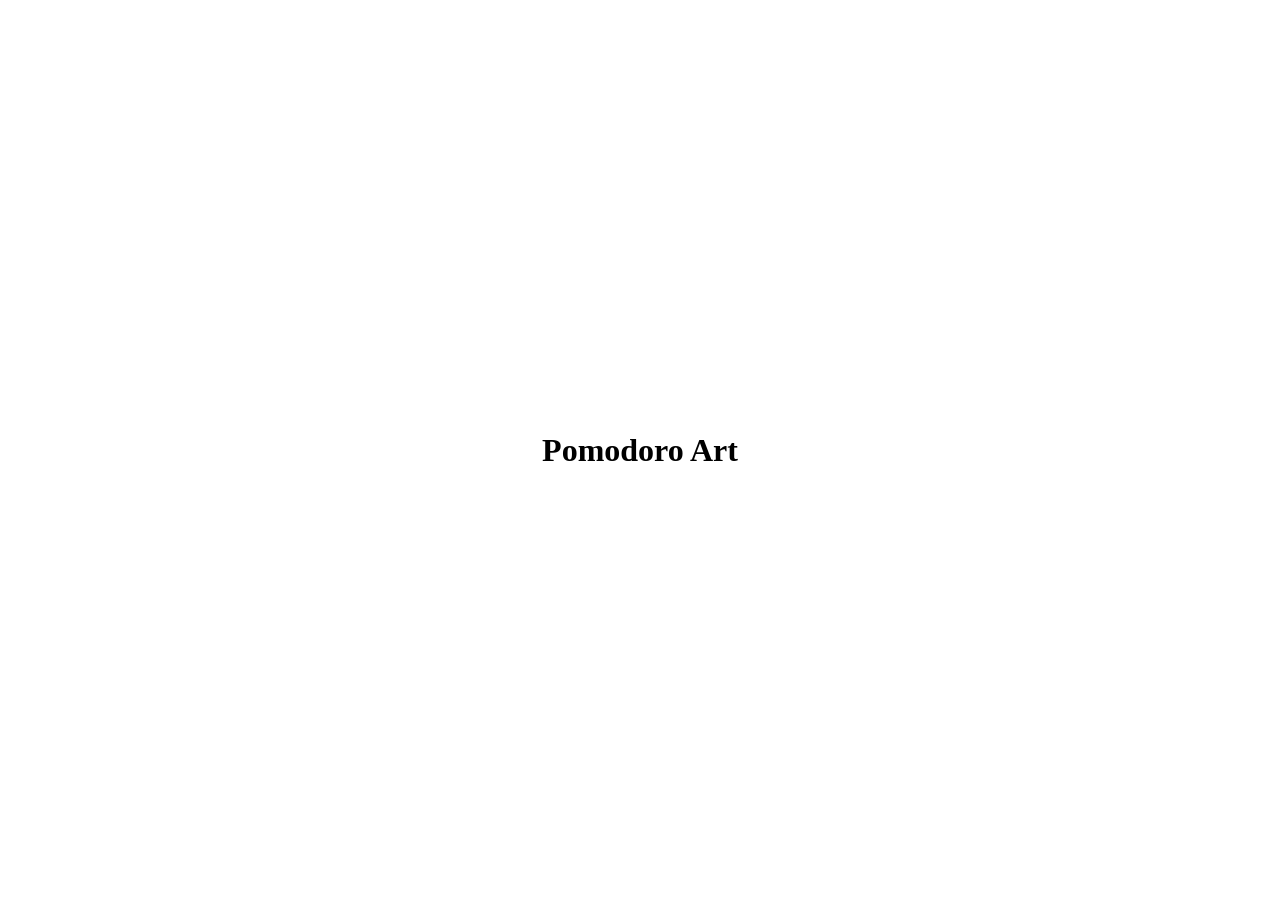
==== index.html @ d369f5da "Add simple page with Pomodoro Art heading Co-Authored-By: Claude Sonnet 5.5 <noreply@anthropic.com> " ====
<!DOCTYPE html>
<html lang="en">
<head>
  <meta charset="UTF-8">
  <meta name="viewport" content="width=device-width, initial-scale=1.0">
  <title>Pomodoro Art</title>
  <link rel="stylesheet" href="style.css">
</head>
<body>
  <h1>Pomodoro Art</h1>
  <script src="script.js"></script>
</body>
</html>
---- style.css ----
body {
  margin: 0;
  min-height: 100vh;
  display: flex;
  align-items: center;
  justify-content: center;
}
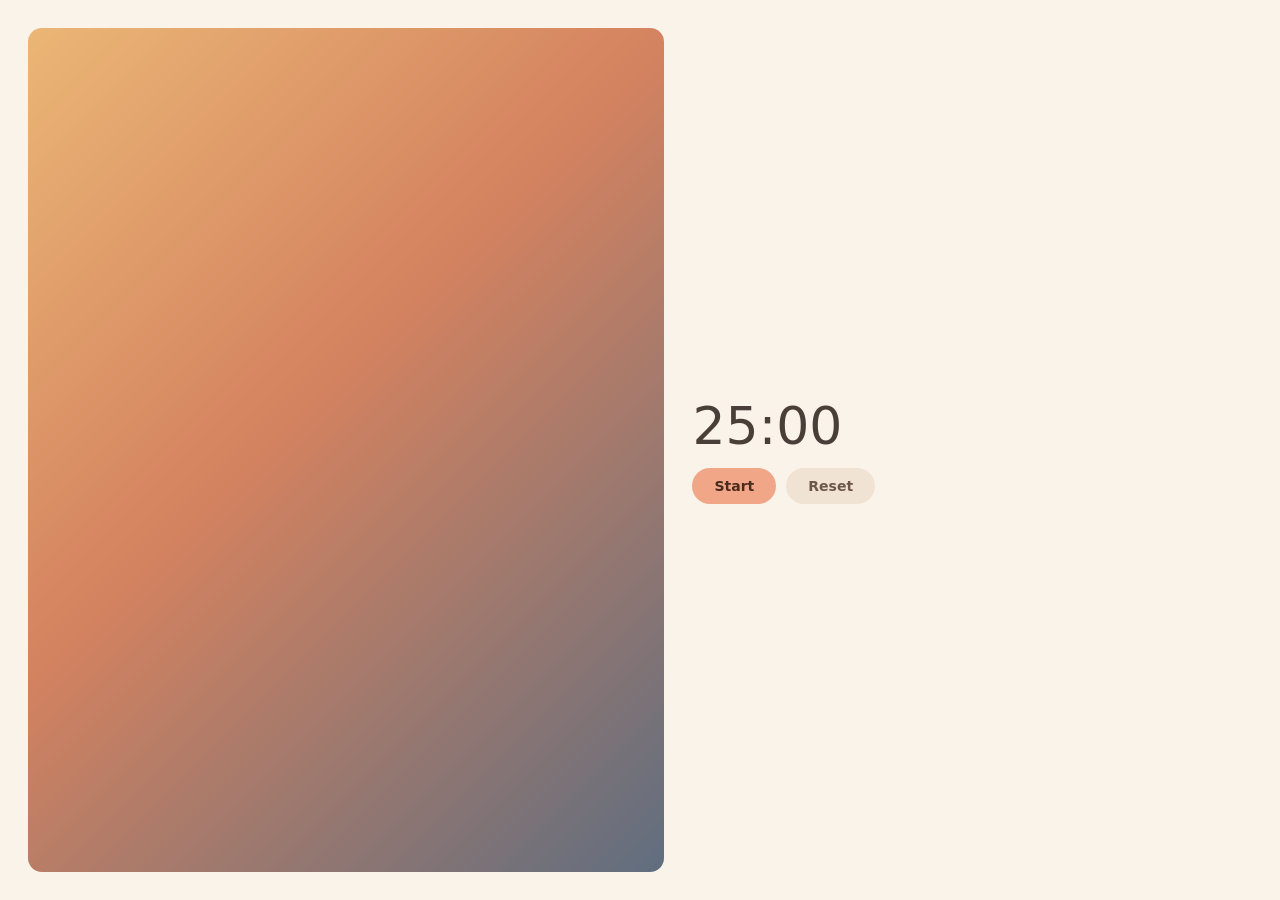
==== commit 9a510a3b: "Build Before starting screen from Side by Side design Co-Authored-By: Claude Sonnet 5.5 <noreply@ant" ====
--- a/index.html
+++ b/index.html
@@ -7,7 +7,16 @@
   <link rel="stylesheet" href="style.css">
 </head>
 <body>
-  <h1>Pomodoro Art</h1>
+  <main class="screen">
+    <div class="art" aria-hidden="true"><i></i></div>
+    <div class="panel">
+      <div class="timer">25:00</div>
+      <div class="btns">
+        <button class="btn main" type="button">Start</button>
+        <button class="btn alt" type="button">Reset</button>
+      </div>
+    </div>
+  </main>
   <script src="script.js"></script>
 </body>
 </html>
--- a/style.css
+++ b/style.css
@@ -1,7 +1,94 @@
+* { box-sizing: border-box; }
+
 body {
   margin: 0;
+  background: #faf3ea;
+  color: #4a3f38;
+  font-family: system-ui, -apple-system, "Segoe UI", Roboto, Arial, sans-serif;
+  font-size: 14px;
+}
+
+.screen {
   min-height: 100vh;
   display: flex;
+  flex-direction: row;
   align-items: center;
   justify-content: center;
+  gap: 28px;
+  padding: 28px;
 }
+
+.art {
+  flex: 0 0 52%;
+  align-self: stretch;
+  overflow: hidden;
+  border-radius: 14px;
+}
+
+.art i {
+  display: block;
+  width: 100%;
+  height: 100%;
+  background: linear-gradient(135deg, #f0c27b 0%, #d4825f 45%, #4b6a85 100%);
+  filter: blur(16px);
+  transform: scale(1.2);
+}
+
+.panel {
+  flex: 1;
+  display: flex;
+  flex-direction: column;
+  justify-content: center;
+  align-items: flex-start;
+  gap: 12px;
+}
+
+.timer {
+  font-size: 52px;
+  font-weight: 300;
+  font-variant-numeric: tabular-nums;
+}
+
+.btns {
+  display: flex;
+  gap: 10px;
+}
+
+.btn {
+  border: 0;
+  border-radius: 999px;
+  padding: 10px 22px;
+  font: inherit;
+  font-weight: 600;
+}
+
+.btn.main { background: #f1a687; color: #4a2c1e; }
+.btn.alt { background: #f0e3d4; color: #6b564a; }
+
+/* Phone-sized screens: painting on top, timer below */
+@media (max-width: 700px) {
+  body { font-size: 13px; }
+
+  .screen {
+    flex-direction: column;
+    justify-content: center;
+    gap: 14px;
+    padding: 18px;
+  }
+
+  .art {
+    flex: none;
+    align-self: auto;
+    width: 100%;
+    height: 250px;
+  }
+
+  .panel {
+    flex: none;
+    width: 100%;
+    align-items: center;
+    text-align: center;
+  }
+
+  .timer { font-size: 56px; }
+}
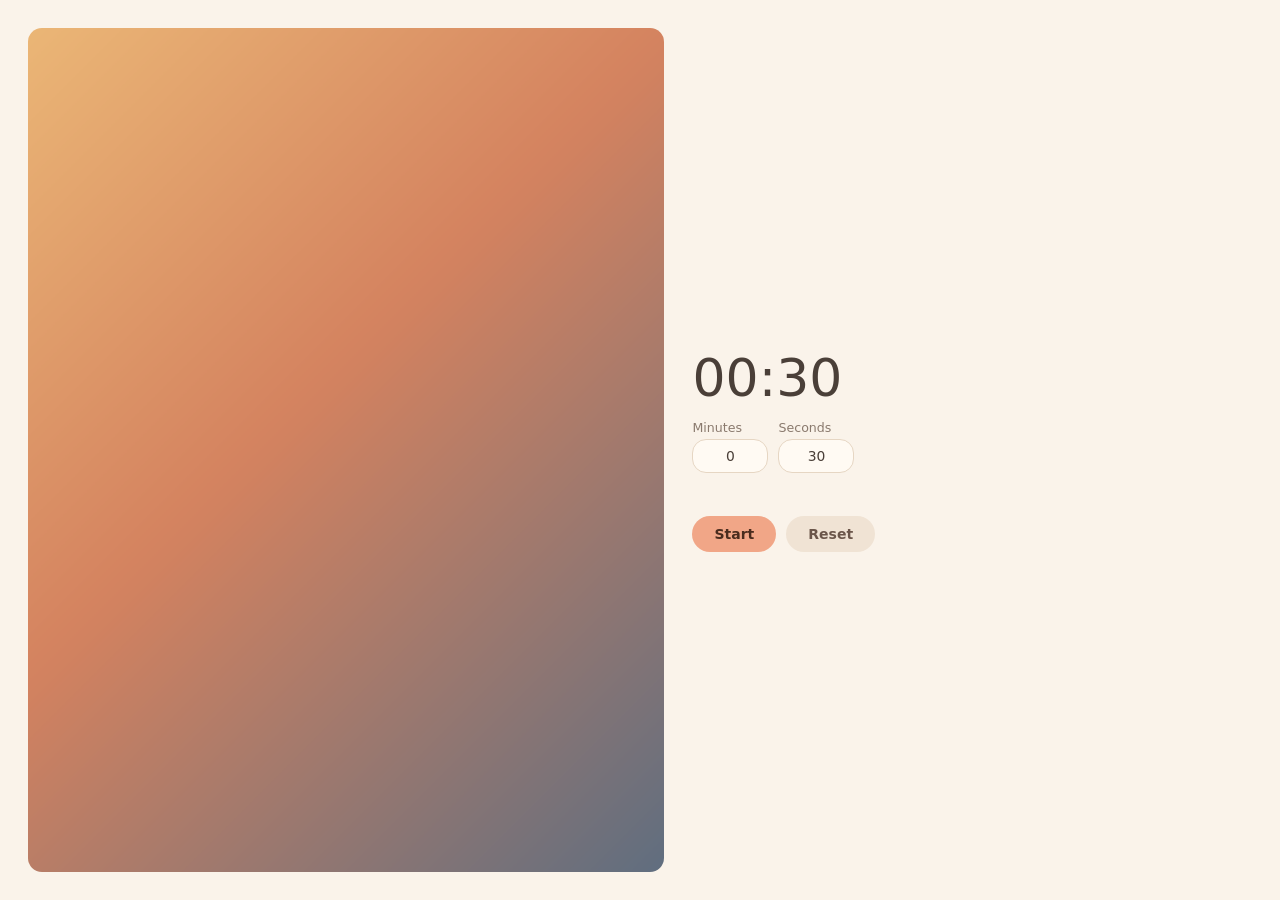
==== commit 04ef64d3: "Let people set the timer length in minutes and seconds Co-Authored-By: Claude Sonnet 5.5 <noreply@an" ====
--- a/index.html
+++ b/index.html
@@ -11,9 +11,14 @@
     <div class="art" aria-hidden="true"><i></i></div>
     <div class="panel">
       <div class="timer">25:00</div>
+      <div class="setter">
+        <label>Minutes <input id="min-input" type="text" inputmode="numeric" autocomplete="off" value="25"></label>
+        <label>Seconds <input id="sec-input" type="text" inputmode="numeric" autocomplete="off" value="00"></label>
+      </div>
+      <p class="msg" id="msg" role="status"></p>
       <div class="btns">
-        <button class="btn main" type="button">Start</button>
-        <button class="btn alt" type="button">Reset</button>
+        <button class="btn main" id="main-btn" type="button">Start</button>
+        <button class="btn alt" id="reset-btn" type="button">Reset</button>
       </div>
     </div>
   </main>
--- a/style.css
+++ b/style.css
@@ -30,8 +30,8 @@
   width: 100%;
   height: 100%;
   background: linear-gradient(135deg, #f0c27b 0%, #d4825f 45%, #4b6a85 100%);
-  filter: blur(16px);
-  transform: scale(1.2);
+  filter: blur(var(--blur, 16px));
+  transform: scale(var(--scale, 1.2));
 }
 
 .panel {
@@ -49,6 +49,40 @@
   font-variant-numeric: tabular-nums;
 }
 
+.setter {
+  display: flex;
+  gap: 10px;
+}
+
+.setter label {
+  display: flex;
+  flex-direction: column;
+  gap: 4px;
+  font-size: .9em;
+  color: #8a7a6e;
+}
+
+.setter input {
+  width: 76px;
+  border: 1.5px solid #e6d6c3;
+  border-radius: 14px;
+  background: #fffaf3;
+  padding: 8px 12px;
+  font: inherit;
+  font-size: 1.1em;
+  color: #4a3f38;
+  text-align: center;
+}
+
+.setter input:focus-visible { outline: 2px solid #f1a687; outline-offset: 1px; }
+.setter input:disabled { background: #f3ece2; color: #b3a79b; }
+
+.msg {
+  margin: 0;
+  min-height: 1.3em;
+  color: #b25f3d;
+}
+
 .btns {
   display: flex;
   gap: 10px;
@@ -64,6 +98,19 @@
 
 .btn.main { background: #f1a687; color: #4a2c1e; }
 .btn.alt { background: #f0e3d4; color: #6b564a; }
+
+.label {
+  display: flex;
+  flex-direction: column;
+  gap: 2px;
+  font-size: .95em;
+}
+
+.label strong { font-size: 1.15em; }
+.label span { color: #8a7a6e; }
+.label a { color: #b25f3d; margin-top: 2px; }
+
+.screen.done .timer { font-size: 36px; }
 
 /* Phone-sized screens: painting on top, timer below */
 @media (max-width: 700px) {
@@ -91,4 +138,8 @@
   }
 
   .timer { font-size: 56px; }
+
+  .screen.done .art { height: 190px; }
+  .screen.done .panel { gap: 8px; }
+  .screen.done .timer { font-size: 40px; }
 }
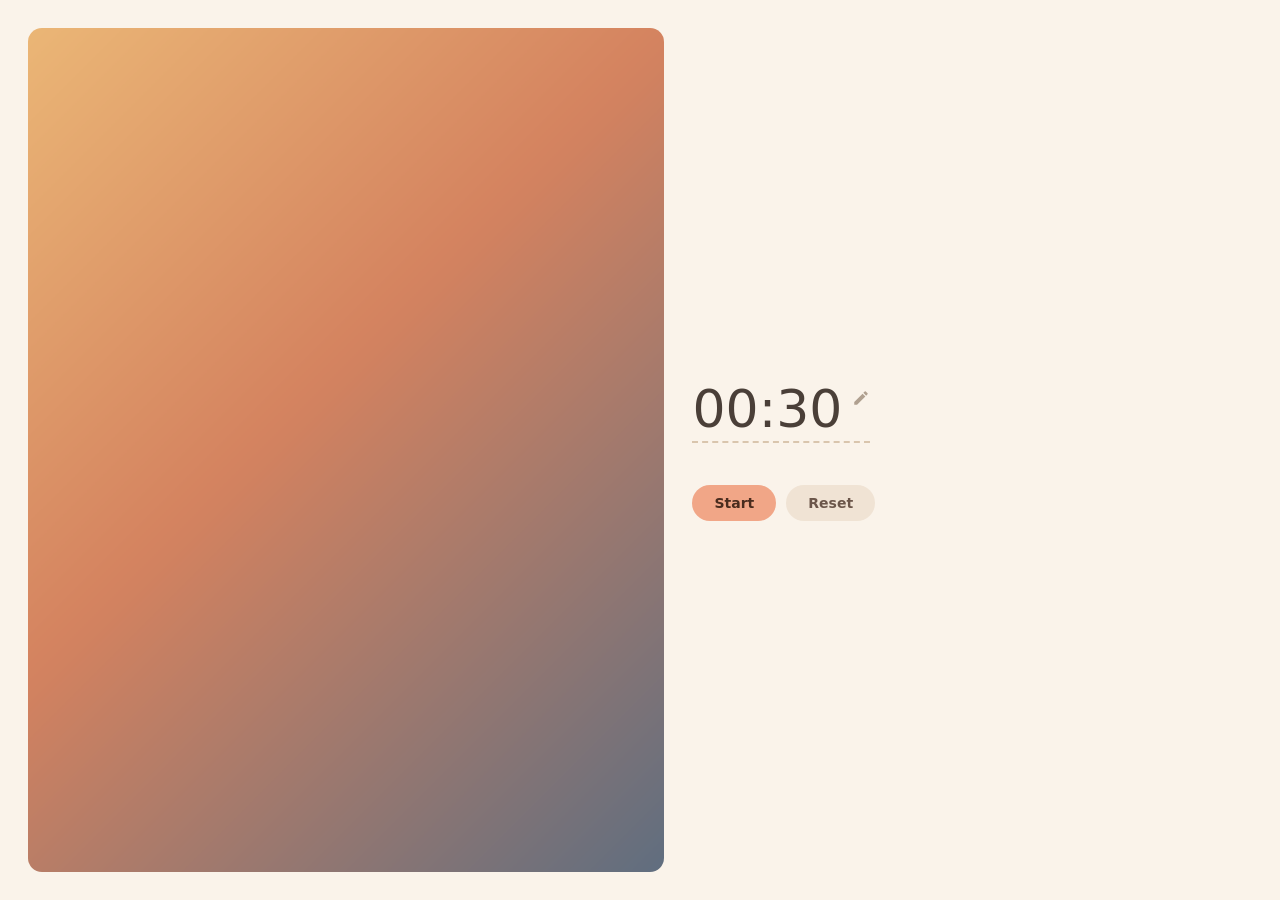
==== commit c803cc0a: "Replace minutes and seconds boxes with a tiny edit icon on the timer Co-Authored-By: Claude Sonnet 5" ====
--- a/index.html
+++ b/index.html
@@ -10,11 +10,11 @@
   <main class="screen">
     <div class="art" aria-hidden="true"><i></i></div>
     <div class="panel">
-      <div class="timer">25:00</div>
-      <div class="setter">
-        <label>Minutes <input id="min-input" type="text" inputmode="numeric" autocomplete="off" value="25"></label>
-        <label>Seconds <input id="sec-input" type="text" inputmode="numeric" autocomplete="off" value="00"></label>
-      </div>
+      <button class="timer-btn" id="timer-btn" type="button" aria-label="Edit timer length">
+        <span class="timer">25:00</span>
+        <svg class="pencil" viewBox="0 0 24 24" width="18" height="18" aria-hidden="true"><path d="M3 17.25V21h3.75L17.81 9.94l-3.75-3.75L3 17.25zM20.71 7.04a1 1 0 0 0 0-1.41l-2.34-2.34a1 1 0 0 0-1.41 0l-1.83 1.83 3.75 3.75 1.83-1.83z" fill="currentColor"/></svg>
+      </button>
+      <input class="timer-input" id="timer-input" type="text" inputmode="numeric" autocomplete="off" aria-label="Timer length, like 10:00" hidden>
       <p class="msg" id="msg" role="status"></p>
       <div class="btns">
         <button class="btn main" id="main-btn" type="button">Start</button>
--- a/style.css
+++ b/style.css
@@ -49,33 +49,39 @@
   font-variant-numeric: tabular-nums;
 }
 
-.setter {
-  display: flex;
+.timer-btn {
+  display: inline-flex;
+  align-items: flex-start;
   gap: 10px;
+  padding: 0 0 2px;
+  border: 0;
+  border-bottom: 2px dashed #d9c5ad;
+  background: none;
+  color: inherit;
+  font: inherit;
+  cursor: pointer;
 }
 
-.setter label {
-  display: flex;
-  flex-direction: column;
-  gap: 4px;
-  font-size: .9em;
-  color: #8a7a6e;
+.timer-btn[hidden] { display: none; }
+.timer-btn .pencil { margin-top: 10px; color: #b0a090; }
+.timer-btn:focus-visible { outline: 2px solid #f1a687; outline-offset: 4px; }
+.timer-btn:disabled { border-bottom-color: transparent; cursor: default; }
+.timer-btn:disabled .pencil { visibility: hidden; }
+
+.timer-input {
+  width: 6.4ch;
+  border: 2px dashed #f1a687;
+  border-radius: 14px;
+  background: #fffaf3;
+  padding: 0 8px;
+  font: inherit;
+  font-size: 52px;
+  font-weight: 300;
+  font-variant-numeric: tabular-nums;
+  color: #4a3f38;
 }
 
-.setter input {
-  width: 76px;
-  border: 1.5px solid #e6d6c3;
-  border-radius: 14px;
-  background: #fffaf3;
-  padding: 8px 12px;
-  font: inherit;
-  font-size: 1.1em;
-  color: #4a3f38;
-  text-align: center;
-}
-
-.setter input:focus-visible { outline: 2px solid #f1a687; outline-offset: 1px; }
-.setter input:disabled { background: #f3ece2; color: #b3a79b; }
+.timer-input:focus-visible { outline: none; }
 
 .msg {
   margin: 0;
@@ -138,6 +144,7 @@
   }
 
   .timer { font-size: 56px; }
+  .timer-input { font-size: 56px; text-align: center; }
 
   .screen.done .art { height: 190px; }
   .screen.done .panel { gap: 8px; }
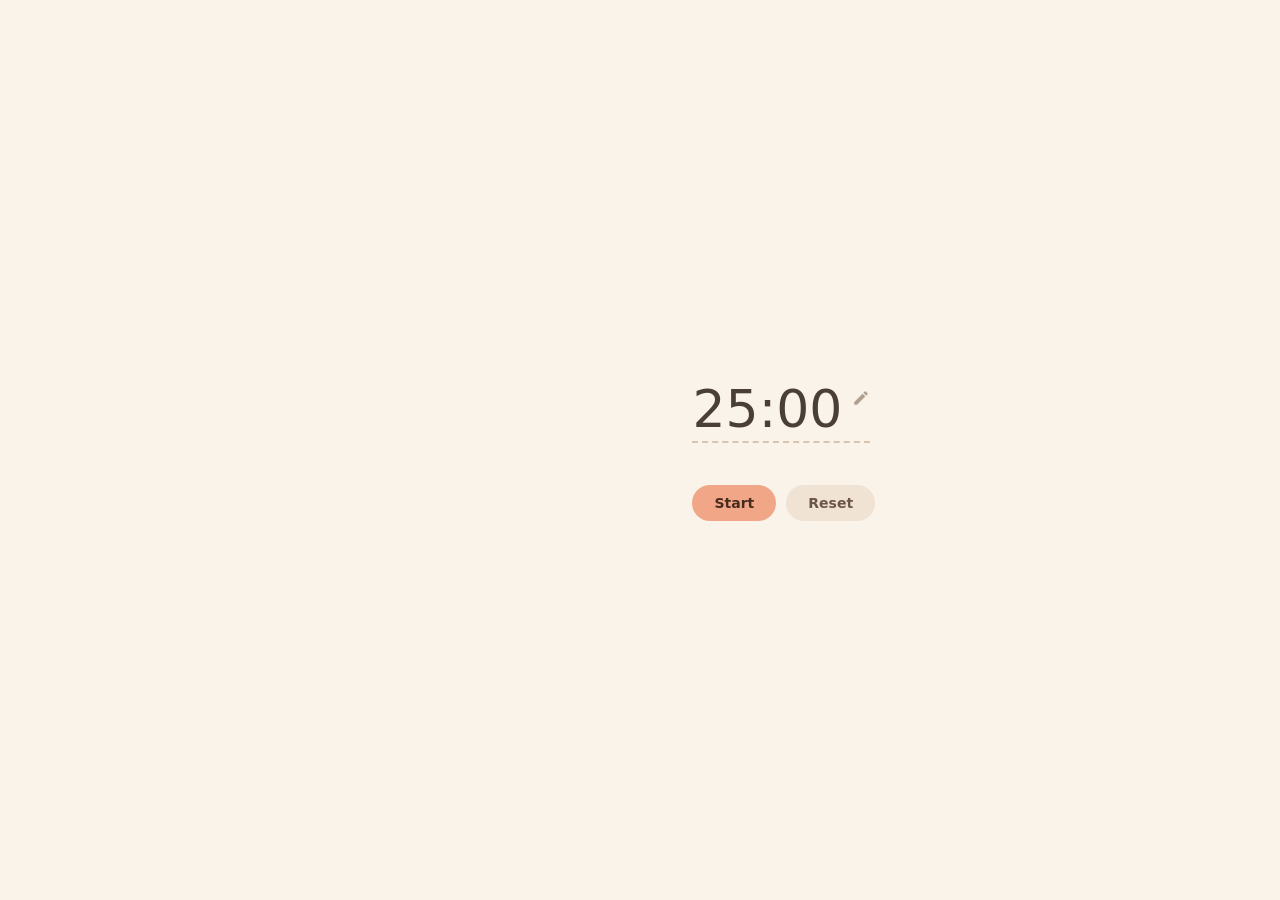
==== commit 8f455237: "Show a real Met painting and its real details at 00:00 Co-Authored-By: Claude Sonnet 5.5 <noreply@an" ====
--- a/index.html
+++ b/index.html
@@ -8,7 +8,7 @@
 </head>
 <body>
   <main class="screen">
-    <div class="art" aria-hidden="true"><i></i></div>
+    <div class="art" aria-hidden="true"><img id="art-img" alt="" hidden></div>
     <div class="panel">
       <button class="timer-btn" id="timer-btn" type="button" aria-label="Edit timer length">
         <span class="timer">25:00</span>
--- a/style.css
+++ b/style.css
@@ -9,7 +9,8 @@
 }
 
 .screen {
-  min-height: 100vh;
+  height: 100vh;
+  height: 100dvh;
   display: flex;
   flex-direction: row;
   align-items: center;
@@ -21,17 +22,17 @@
 .art {
   flex: 0 0 52%;
   align-self: stretch;
+  min-height: 0;
+  display: flex;
+  align-items: center;
+  justify-content: center;
   overflow: hidden;
-  border-radius: 14px;
 }
 
-.art i {
-  display: block;
+.art img {
   width: 100%;
   height: 100%;
-  background: linear-gradient(135deg, #f0c27b 0%, #d4825f 45%, #4b6a85 100%);
-  filter: blur(var(--blur, 16px));
-  transform: scale(var(--scale, 1.2));
+  object-fit: contain;
 }
 
 .panel {
@@ -112,6 +113,7 @@
   font-size: .95em;
 }
 
+.label { overflow-wrap: anywhere; }
 .label strong { font-size: 1.15em; }
 .label span { color: #8a7a6e; }
 .label a { color: #b25f3d; margin-top: 2px; }
@@ -123,6 +125,8 @@
   body { font-size: 13px; }
 
   .screen {
+    height: auto;
+    min-height: 100vh;
     flex-direction: column;
     justify-content: center;
     gap: 14px;
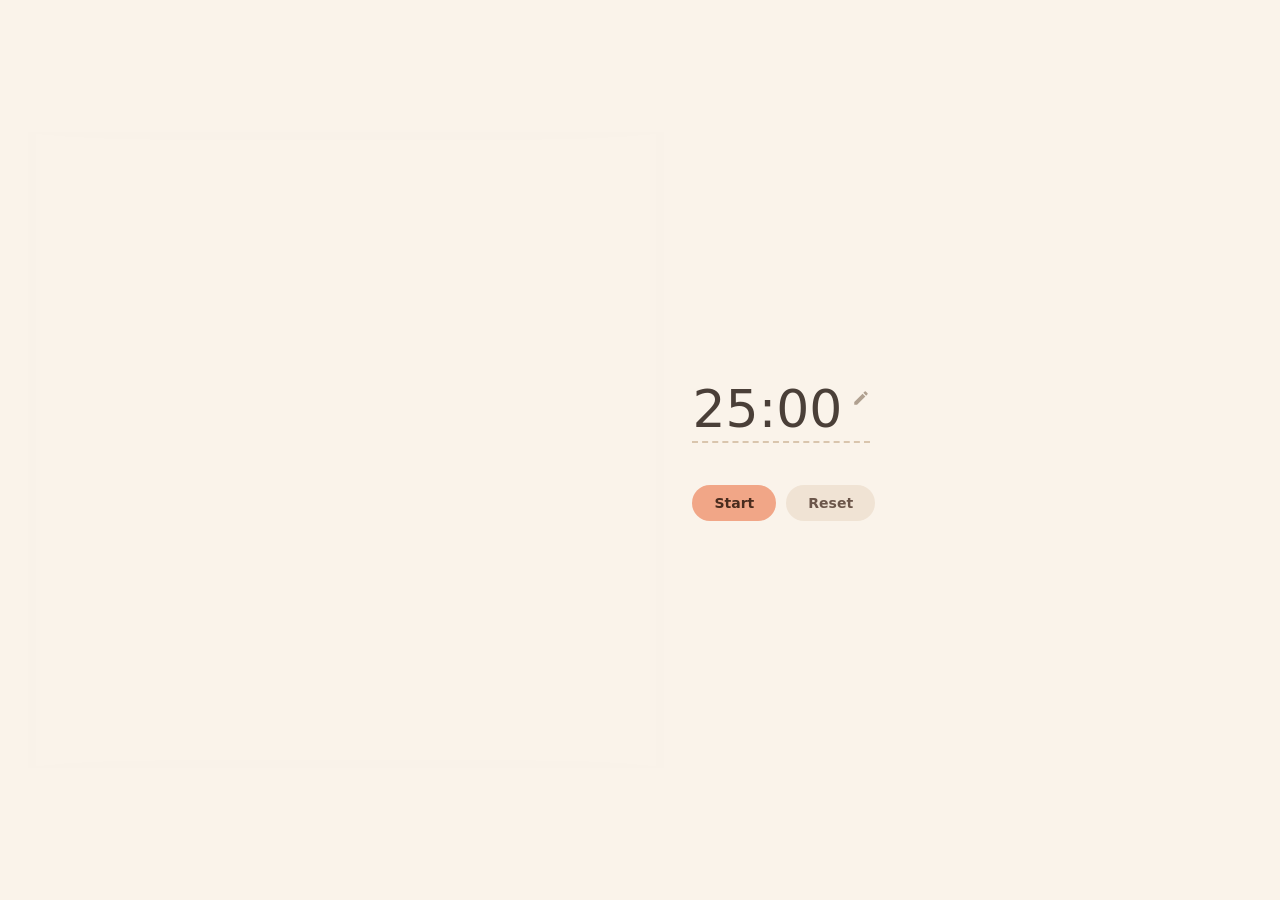
==== commit c5e7058f: "Blur the painting at the start and sharpen it as the timer counts down Co-Authored-By: Claude Sonnet" ====
--- a/index.html
+++ b/index.html
@@ -8,7 +8,7 @@
 </head>
 <body>
   <main class="screen">
-    <div class="art" aria-hidden="true"><img id="art-img" alt="" hidden></div>
+    <div class="art" aria-hidden="true"><div class="frame"><img id="art-img" alt="" hidden></div></div>
     <div class="panel">
       <button class="timer-btn" id="timer-btn" type="button" aria-label="Edit timer length">
         <span class="timer">25:00</span>
--- a/style.css
+++ b/style.css
@@ -23,16 +23,29 @@
   flex: 0 0 52%;
   align-self: stretch;
   min-height: 0;
+  container-type: size;
   display: flex;
   align-items: center;
   justify-content: center;
   overflow: hidden;
 }
 
-.art img {
+/* A box the same shape as the painting, as big as fits in the artwork area. The blur is clipped to it. */
+.frame {
+  container-type: size;
+  width: min(100cqw, calc(100cqh * var(--ratio, 1)));
+  height: min(100cqh, calc(100cqw / var(--ratio, 1)));
+  overflow: hidden;
+}
+
+/* --left is the share of time left (1 at the start, 0 at 00:00). Blur and zoom shrink with it. */
+.frame img {
+  display: block;
   width: 100%;
   height: 100%;
   object-fit: contain;
+  filter: blur(calc(var(--left, 1) * 12cqmin));
+  transform: scale(calc(1 + 0.48 * var(--left, 1)));
 }
 
 .panel {
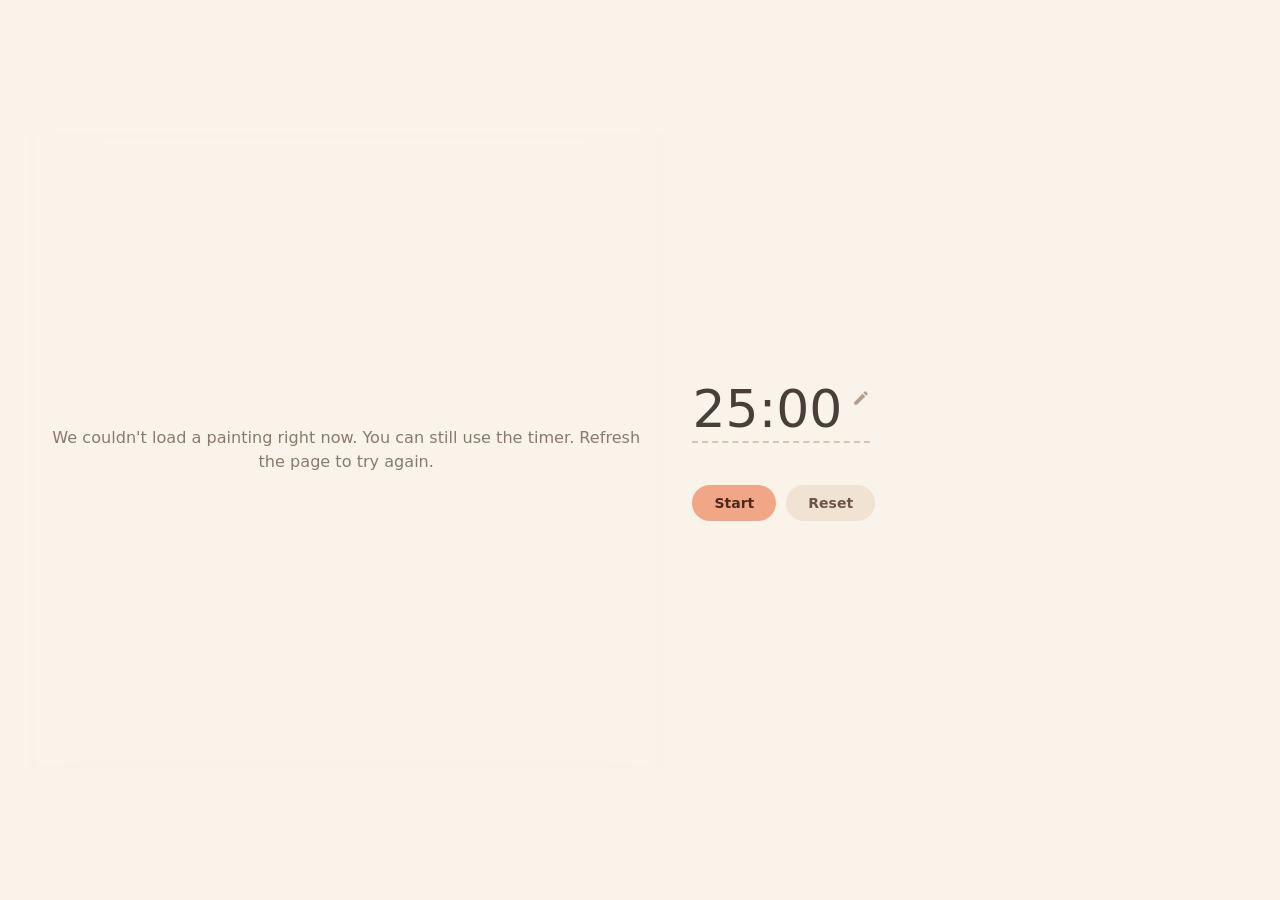
==== commit ef089069: "Handle missing, wrong or slow painting data with a friendly message Co-Authored-By: Claude Sonnet 5." ====
--- a/index.html
+++ b/index.html
@@ -8,7 +8,10 @@
 </head>
 <body>
   <main class="screen">
-    <div class="art" aria-hidden="true"><div class="frame"><img id="art-img" alt="" hidden></div></div>
+    <div class="art">
+      <div class="frame" aria-hidden="true"><img id="art-img" alt="" hidden></div>
+      <p class="art-msg" id="art-msg" role="status"></p>
+    </div>
     <div class="panel">
       <button class="timer-btn" id="timer-btn" type="button" aria-label="Edit timer length">
         <span class="timer">25:00</span>
--- a/style.css
+++ b/style.css
@@ -29,6 +29,23 @@
   justify-content: center;
   overflow: hidden;
 }
+
+.art { position: relative; }
+
+.art-msg {
+  position: absolute;
+  inset: 0;
+  display: flex;
+  align-items: center;
+  justify-content: center;
+  margin: 0;
+  padding: 16px;
+  text-align: center;
+  color: #8a7a6e;
+}
+
+.art-msg:empty { display: none; }
+.art-msg.calm { font-size: 1.15em; line-height: 1.5; }
 
 /* A box the same shape as the painting, as big as fits in the artwork area. The blur is clipped to it. */
 .frame {
